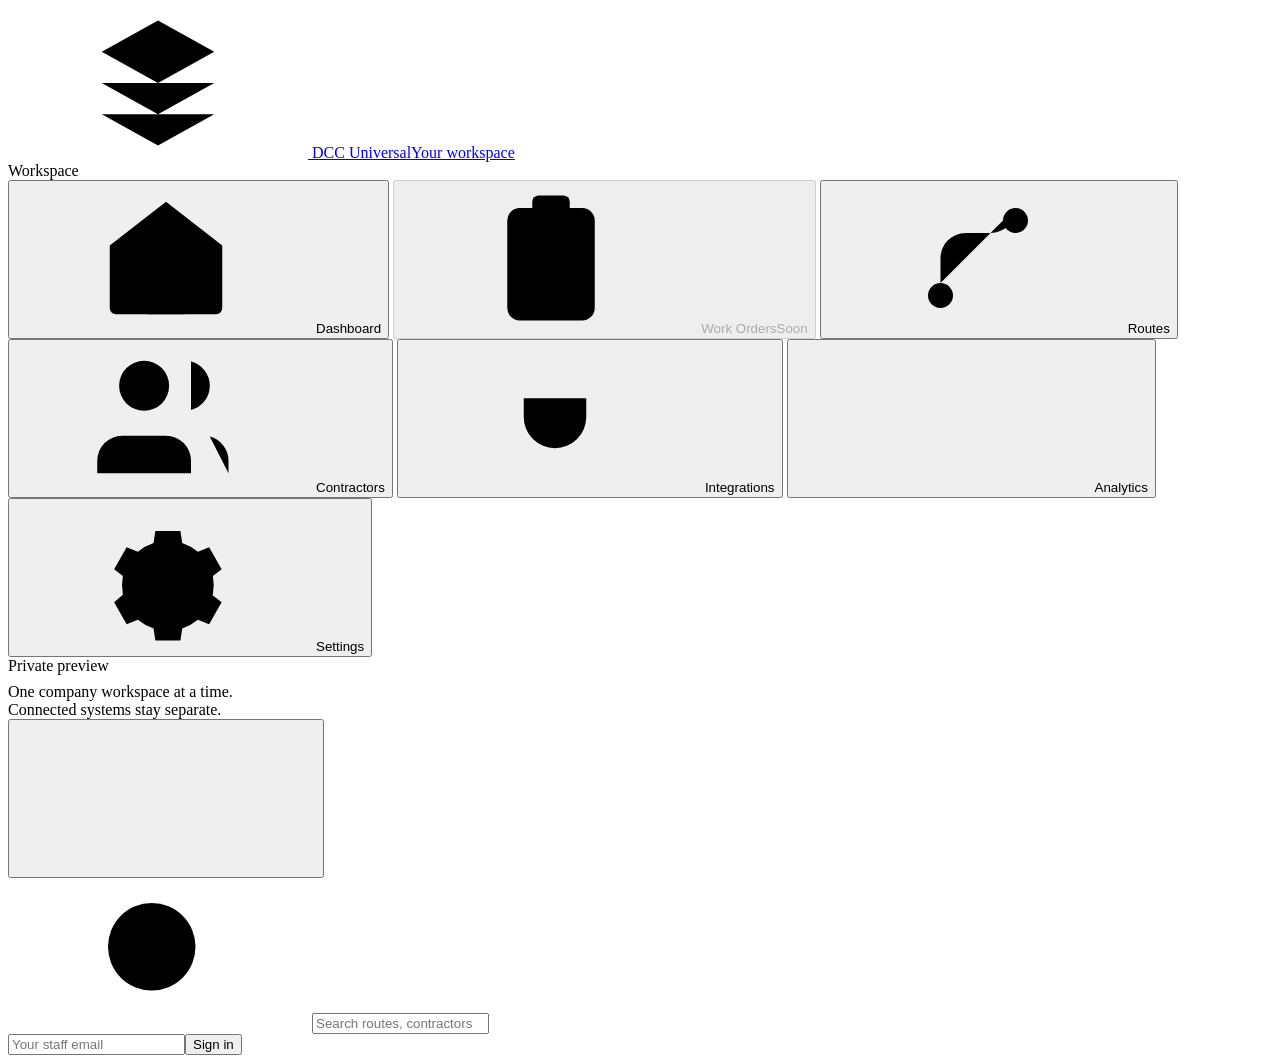
==== universal/index.html @ 85c3b3ba "ux(universal): default bulk live quote run to three routes for quota-safe testing" ====
<!doctype html>
<html lang="en"><head><meta charset="utf-8">
<meta name="viewport" content="width=device-width,initial-scale=1">
<meta name="color-scheme" content="light">
<meta name="theme-color" content="#132643">
<title>DCC Universal · Your Operations Workspace</title>
<link rel="stylesheet" href="/assets/workspace.css">
<link rel="stylesheet" href="/assets/bulk.css"></head>
<body>

<svg aria-hidden="true" class="icon-library" xmlns="http://www.w3.org/2000/svg" width="0" height="0" style="position:absolute;width:0;height:0;overflow:hidden">
<symbol id="i-layers" viewBox="0 0 24 24"><path d="m12 2-9 5 9 5 9-5-9-5Z"/><path d="m3 12 9 5 9-5M3 17l9 5 9-5"/></symbol>
<symbol id="i-home" viewBox="0 0 24 24"><path d="m3 10 9-7 9 7v10a1 1 0 0 1-1 1H4a1 1 0 0 1-1-1V10Z"/><path d="M9 21v-8h6v8"/></symbol>
<symbol id="i-route" viewBox="0 0 24 24"><circle cx="6" cy="18" r="2"/><circle cx="18" cy="6" r="2"/><path d="M6 16v-4a4 4 0 0 1 4-4h4a4 4 0 0 0 4-4M6 20h12"/></symbol>
<symbol id="i-pin" viewBox="0 0 24 24"><path d="M20 10c0 5-8 12-8 12S4 15 4 10a8 8 0 1 1 16 0Z"/><circle cx="12" cy="10" r="2.5"/></symbol>
<symbol id="i-users" viewBox="0 0 24 24"><path d="M16 21v-2a4 4 0 0 0-4-4H5a4 4 0 0 0-4 4v2"/><circle cx="8.5" cy="7" r="4"/><path d="M22 21v-2a4 4 0 0 0-3-3.87M16 3.13a4 4 0 0 1 0 7.75"/></symbol>
<symbol id="i-plug" viewBox="0 0 24 24"><path d="m8 3 1 5m7-5-1 5M7 9h10v3a5 5 0 0 1-10 0V9ZM12 17v5"/></symbol>
<symbol id="i-chart" viewBox="0 0 24 24"><path d="M3 20V12M9 20V7M15 20V11M21 20V3"/></symbol>
<symbol id="i-settings" viewBox="0 0 24 24"><circle cx="12" cy="12" r="3"/><path d="m19.4 15 .1.1 1.4 1.1-2 3.5-1.8-.7a8 8 0 0 1-2.5 1.4l-.3 1.9h-4l-.3-1.9a8 8 0 0 1-2.5-1.4l-1.8.7-2-3.5 1.4-1.2a8 8 0 0 1 0-3l-1.4-1.1 2-3.5 1.8.7a8 8 0 0 1 2.5-1.4l.3-1.9h4l.3 1.9a8 8 0 0 1 2.5 1.4l1.8-.7 2 3.5-1.4 1.1a8 8 0 0 1 0 3Z"/></symbol>
<symbol id="i-clipboard" viewBox="0 0 24 24"><rect x="5" y="4" width="14" height="18" rx="2"/><rect x="9" y="2" width="6" height="4" rx="1"/><path d="M9 12h6M9 16h6"/></symbol>
<symbol id="i-building" viewBox="0 0 24 24"><path d="M3 21V7l9-4 9 4v14M9 21v-6h6v6M6 9h1M12 9h1M17 9h1"/></symbol>
<symbol id="i-search" viewBox="0 0 24 24"><circle cx="11" cy="11" r="7"/><path d="m20 20-4-4"/></symbol>
<symbol id="i-plus" viewBox="0 0 24 24"><path d="M12 5v14M5 12h14"/></symbol>
<symbol id="i-refresh" viewBox="0 0 24 24"><path d="M20 7v5h-5M4 17v-5h5"/><path d="M5.4 9A8 8 0 0 1 19 7l1 5M4 12l1 5a8 8 0 0 0 13.7-2"/></symbol>
<symbol id="i-menu" viewBox="0 0 24 24"><path d="M4 6h16M4 12h16M4 18h16"/></symbol>
<symbol id="i-map" viewBox="0 0 24 24"><path d="m3 6 6-3 6 3 6-3v15l-6 3-6-3-6 3V6Z"/><path d="M9 3v15M15 6v15"/></symbol>
<symbol id="i-calendar" viewBox="0 0 24 24"><rect x="3" y="5" width="18" height="16" rx="2"/><path d="M7 3v4M17 3v4M3 10h18"/></symbol>
<symbol id="i-play" viewBox="0 0 24 24"><path d="m8 5 11 7-11 7V5Z"/></symbol>
<symbol id="i-user-check" viewBox="0 0 24 24"><circle cx="9" cy="8" r="4"/><path d="M2 21v-2a7 7 0 0 1 13-3M16 19l2 2 4-5"/></symbol>
<symbol id="i-check" viewBox="0 0 24 24"><path d="m4 12 5 5L20 6"/></symbol>
<symbol id="i-link" viewBox="0 0 24 24"><path d="M10 13a5 5 0 0 0 7.1 0l2.1-2.1a5 5 0 0 0-7.1-7.1L10.9 5M14 11a5 5 0 0 0-7.1 0l-2.1 2.1a5 5 0 0 0 7.1 7.1l1.2-1.2"/></symbol>
</svg>
<div class="app-shell">
  <aside class="sidebar" id="sidebar" aria-label="Main navigation">
    <a class="brand" href="/" aria-label="DCC Universal home">
      <span class="brand-mark"><svg class="icon" aria-hidden="true"><use href="#i-layers"></use></svg></span>
      <span><span class="brand-title">DCC Universal</span><span class="brand-subtitle">Your workspace</span></span>
    </a>
    <div class="nav-caption">Workspace</div>
    <nav class="side-nav" aria-label="Workspace sections">
      <button class="nav-item active" data-view="dashboard" type="button"><svg class="icon" aria-hidden="true"><use href="#i-home"></use></svg><span>Dashboard</span></button>
      <button class="nav-item" data-view="workorders" type="button" disabled title="Work order import is planned, not yet available"><svg class="icon" aria-hidden="true"><use href="#i-clipboard"></use></svg><span>Work Orders</span><span class="coming">Soon</span></button>
      <button class="nav-item" data-view="routes" type="button"><svg class="icon" aria-hidden="true"><use href="#i-route"></use></svg><span>Routes</span></button>
      <button class="nav-item" data-view="contractors" id="contractors" type="button"><svg class="icon" aria-hidden="true"><use href="#i-users"></use></svg><span>Contractors</span></button>
      <button class="nav-item" data-view="integrations" id="integrations" type="button"><svg class="icon" aria-hidden="true"><use href="#i-plug"></use></svg><span>Integrations</span></button>
      <button class="nav-item" data-view="analytics" type="button"><svg class="icon" aria-hidden="true"><use href="#i-chart"></use></svg><span>Analytics</span></button>
      <button class="nav-item" data-view="settings" type="button"><svg class="icon" aria-hidden="true"><use href="#i-settings"></use></svg><span>Settings</span></button>
    </nav>
    <div class="sidebar-footer">
      <div class="private-pill">Private preview</div>
      <div style="margin-top:8px">One company workspace at a time.<br>Connected systems stay separate.</div>
    </div>
  </aside>
  <div id="mobileScrim" class="mobile-scrim" hidden></div>
  <div class="workspace">
    <header class="topbar">
      <div class="topbar-left">
        <button type="button" class="mobile-menu" id="mobileMenu" aria-label="Open navigation"><svg class="icon" aria-hidden="true"><use href="#i-menu"></use></svg></button>
        <div class="workspace-switcher" id="loggedIn" hidden>
          <svg class="icon" aria-hidden="true"><use href="#i-building"></use></svg>
          <select id="company" aria-label="Current company workspace"></select>
        </div>
      </div>
      <div class="global-search" id="searchWrap"><svg class="icon" aria-hidden="true"><use href="#i-search"></use></svg>
        <input id="search" type="search" autocomplete="off" aria-label="Search routes" placeholder="Search routes, contractors, IDs…"></div>
      <div id="signin"><input id="email" type="email" autocomplete="email" placeholder="Your staff email" aria-label="Staff email"><button id="requestLink" type="button" class="primary">Sign in</button><small id="authMessage"></small></div>
      <div class="topbar-right">
        <div class="profile" id="profileWrap" hidden>
          <span id="avatar" class="avatar">DC</span>
          <div><div id="identity" class="profile-name"></div><div id="roleText" class="profile-role"></div></div>
          <button id="signOut" type="button" aria-label="Sign out">Sign out</button>
        </div>
      </div>
    </header>
    <main id="main" hidden>
      <div class="hero" id="pageHero">
        <div class="hero-copy">
          <div class="eyebrow">Operations workspace</div>
          <h1 id="pageTitle">Dispatch Command Center</h1>
          <p id="pageSubtitle">Plan, assign, and manage your operations from one workspace.</p>
        </div>
        <div class="hero-actions">
          <button class="secondary button-icon" id="refresh" type="button"><svg class="icon" aria-hidden="true"><use href="#i-refresh"></use></svg>Refresh</button>
          <button class="primary button-icon" id="create" type="button"><svg class="icon" aria-hidden="true"><use href="#i-plus"></use></svg>Create route</button>
        </div>
      </div>
      <div id="metrics" aria-label="Route summary"></div>
<section class="panel" id="builder" hidden>
<h2>Plan a complete round-trip route</h2>
<p class="help">Enter the contractor's real starting location and the work to dispatch. Tasks at one address are grouped into a single stop. A routing provider is required for real road mileage; no straight-line estimates will be presented as road miles.</p>
<div class="formgrid">
<label>Route title <input id="pTitle" placeholder="Southwest Chicago removals"></label>
<label>Contractor name <input id="pContractor" placeholder="Contractor name"></label>
<label>Home latitude <input id="pHomeLat" type="number" step="any" placeholder="41.8000"></label>
<label>Home longitude <input id="pHomeLon" type="number" step="any" placeholder="-87.7000"></label>
<label>Base fee ($) <input id="pBase" type="number" min="0" step=".01" value="0"></label>
<label>Per physical stop ($) <input id="pPerStop" type="number" min="0" step=".01" value="0"></label>
<label>Per road mile ($) <input id="pPerMile" type="number" min="0" step=".01" value="0"></label>
<label>Per driving hour ($) <input id="pPerHour" type="number" min="0" step=".01" value="0"></label>
<label>Minimum quote ($) <input id="pMin" type="number" min="0" step=".01" value="0"></label>
</div>
<p><strong>Tasks (one per line)</strong></p>
<p class="help">Task ID | Venue | Full address | Latitude | Longitude | Task type</p>
<textarea id="pTasks" spellcheck="false" placeholder="WO-100-1 | Sample Market | 100 Main St, Chicago, IL 60601 | 41.878 | -87.630 | Install&#10;WO-100-2 | Sample Market | 100 Main St, Chicago, IL 60601 | 41.878 | -87.630 | Removal"></textarea>
<div class="actions"><button id="matchContractors">Find nearby contractors</button><button id="previewPlan">Calculate round trip &amp; quote</button><button id="savePlan">Create &amp; reserve route</button><button id="closeBuilder">Close</button></div>
<div id="contractorMatches" hidden></div><pre id="quoteResults" hidden></pre>
</section>

<section class="panel" id="rosterPanel" hidden>
<h2>Independent contractor roster</h2>
<p class="help">Staff-only directory. Contractors do not receive accounts or access this application. Geographic distances are only for shortlisting, never compensation.</p>
<div class="formgrid">
<label>Contractor ID <input id="rId" placeholder="CONTRACTOR-001"></label>
<label>Name <input id="rName" placeholder="Full name"></label>
<label>Email (optional) <input id="rEmail" type="email" placeholder="contractor@example.com"></label>
<label>Home latitude <input id="rLat" type="number" step="any" placeholder="41.88"></label>
<label>Home longitude <input id="rLon" type="number" step="any" placeholder="-87.63"></label>
<label>Service radius (aerial miles) <input id="rRadius" type="number" step=".1" min="0" value="100"></label>
<label>Status <select id="rStatus"><option value="active">Active</option><option value="in_training">In training</option><option value="inactive">Inactive</option></select></label>
</div>
<div class="actions"><button id="saveContractor">Save contractor</button><button id="resetContractor">Clear form</button><button id="closeRoster">Close roster</button></div>
<div class="workspace-tools">
<h3>Demo workforce — all 50 states</h3>
<p class="help">100 simulated contractors, two per state, with fictional non-deliverable addresses. Approximate city coordinates are for private route testing only. No emails or offers are sent.</p>
<div class="actions"><button id="seedDemo">Load 100 demo contractors</button><button id="clearDemo">Remove demo contractors only</button></div>
</div>
<div class="workspace-tools">
<h3>Connect a company's contractor base</h3>
<p class="help">Import an authorized CSV now, or pull from a configured company API. Data is isolated to the selected company. Re-importing uses source + original contractor ID to update existing records, not duplicate them.</p>
<div class="formgrid">
<label>Source identifier <input id="importSource" value="company-roster" placeholder="e.g. your-crm"></label>
<label>Contractor CSV file <input id="importFile" type="file" accept=".csv,text/csv"></label>
</div>
<p class="work-hint">CSV columns: external_id, name, latitude, longitude; optional: email, status, home_address, service_radius_miles. Headers such as ID, Full Name, Lat and Lon are recognized. Locations without coordinates are held out until geocoded.</p>
<div class="actions"><button id="previewImport">Preview changes</button><button id="applyImport" disabled>Apply imported records</button></div>
<div id="importResult" class="help" role="status"></div>
<h3>Company API sources</h3>
<p class="work-hint">Secure read-only HTTPS JSON connectors can be configured per company on the server. API credentials are never entered into this browser or stored in GitHub.</p>
<div id="apiSources"></div><button id="refreshSources">Refresh connections</button>
</div>
<div class="roster-controls"><input id="rosterSearch" placeholder="Filter roster by name, ID, source, city or state"><span class="muted" id="rosterSummary"></span></div>
<div id="rosterList" class="routes"></div>
</section>

<section class="panel" id="integrationsPanel" hidden>
<div class="line"><div><h2>Integrations</h2><p class="help">Connect authorized company systems to this company's workspace only. Other companies cannot view its connections or contractors.</p></div><button id="closeIntegrations">Close</button></div>
<div class="workspace-tools">
<h3>Available connection types</h3>
<div class="actions"><button id="integrationCSV">CSV / Excel export (import contractors)</button><button class="active" disabled>Custom REST JSON API</button></div>
<p class="help">Support for named vendor integrations and OAuth approval screens will be added individually. These are not currently connected.</p>
</div>
<div class="columns">
<section class="workspace-tools">
<h3>Saved connections</h3><p class="help">Select a connection to test, preview, sync or change its settings. Credentials are never shown after saving.</p>
<div id="integrationList" class="routes"></div>
<p id="integrationReadiness" class="help"></p>
</section>
<section class="workspace-tools">
<h3>Configure a company data source</h3>
<div class="integration-form formgrid">
<label>Connection name<input id="integrationName" placeholder="Company workforce database"></label>
<label>Unique source ID<input id="integrationSource" placeholder="workforce-db"></label>
<label>HTTPS contractor API URL<input id="integrationURL" placeholder="https://api.example.com/v1/contractors"></label>
<label>Read-only Bearer API token<input id="integrationSecret" type="password" autocomplete="off" placeholder="Enter for new connection; leave blank to keep existing"></label>
<label>JSON records path<input id="integrationPath" value="contractors" placeholder="data.contractors"></label>
</div>
<h4 class="integration-subhead">Map that company's fields</h4>
<p class="help">Use the API's own JSON property names (dot notation works, e.g. profile.fullName). Required fields are marked *.</p>
<div class="integration-form formgrid">
<label>Contractor ID *<input id="mapExternalID" value="id" placeholder="worker.id"></label>
<label>Contractor name *<input id="mapName" value="name" placeholder="fullName"></label>
<label>Latitude *<input id="mapLat" value="latitude" placeholder="location.lat"></label>
<label>Longitude *<input id="mapLon" value="longitude" placeholder="location.lon"></label>
<label>Email<input id="mapEmail" value="email" placeholder="contact.email"></label>
<label>Status<input id="mapStatus" value="status" placeholder="availability"></label>
<label>Home address<input id="mapAddress" value="home_address" placeholder="address.full"></label>
<label>Service radius (miles)<input id="mapRadius" value="service_radius_miles" placeholder="coverage.radius"></label>
</div>
<h4 class="integration-subhead">Convert company-specific statuses</h4>
<p class="help">Example: {"approved":"active","pending":"in_training","disabled":"inactive"}. Unknown status values will block the sync rather than silently changing assignments.</p>
<textarea id="integrationStatusMap" rows="3" spellcheck="false" placeholder='{"approved":"active","pending":"in_training","disabled":"inactive"}'>{}</textarea>
<div class="actions integration-actions">
<button id="integrationSave">Save connection</button>
<button id="integrationNew">Clear form</button>
</div>
</section>
</div>
<div class="workspace-tools">
<h3>Test and synchronize</h3>
<p class="help">Testing and previews never alter the contractor roster. Sync updates matching source IDs and does not delete missing records.</p>
<div class="actions">
<button id="integrationTest">Test connection</button>
<button id="integrationPreview">Preview roster changes</button>
<button id="integrationSync">Approve &amp; sync now</button>
<button id="integrationDisconnect">Disconnect</button>
</div>
<div id="integrationMessage" class="help" role="status"></div>
<div id="integrationHistory" class="help"></div>
</div>
</section>

      <section class="panel section-view" id="bulkPanel" hidden>
<div class="line bulk-heading">
  <div><div class="eyebrow">High-volume dispatch</div>
    <h2>Turn a batch of jobs into ready-to-offer routes</h2>
    <p class="help">Import work, match nearby contractors and preview every route before spending routing credits or creating assignments.</p>
  </div>
  <button id="bulkBack" type="button" class="quiet">Back to routes</button>
</div>
<div class="bulk-steps">
  <div class="workspace-tools bulk-step">
    <span class="step-number">1</span><h3>Add work</h3>
    <p class="help">Upload a company's authorized CSV, or test the full workflow using fictional locations across all 50 states.</p>
    <label for="bulkFile" class="file-label">Work order / task CSV</label>
    <input id="bulkFile" type="file" accept=".csv,text/csv">
    <p class="subtle-note">Columns: task_id, venue, address, latitude, longitude, task_type. No real customer data should be uploaded to this personal preview without authorization.</p>
    <button id="bulkDemo" type="button" class="secondary">Try 300 fictional jobs + 100 demo contractors</button>
    <div id="bulkInputCount" class="bulk-step-note" role="status">No tasks loaded yet.</div>
  </div>
  <div class="workspace-tools bulk-step">
    <span class="step-number">2</span><h3>Match &amp; group</h3>
    <p class="help">The preview uses aerial proximity only. It does not calculate road mileage or pay and does not contact contractors.</p>
    <label>Maximum physical stops per route
      <input id="bulkMaxStops" type="number" min="1" max="30" step="1" value="2">
    </label>
    <label class="bulk-checkbox"><input id="bulkIncludeTraining" type="checkbox" checked> Include contractors in training</label>
    <button id="bulkPreview" type="button" class="primary">Preview grouped routes</button>
    <div id="bulkPreviewStatus" class="bulk-step-note" role="status"></div>
  </div>
</div>
<div class="workspace-tools bulk-results" id="bulkResults" hidden>
  <div class="line bulk-results-header">
    <div><div class="eyebrow">Review the plan</div>
      <h3 id="bulkResultsTitle">Route preview</h3>
      <p class="help" id="bulkResultsNotice">Preflight only. Nothing has been saved or dispatched.</p>
    </div>
    <button id="bulkRepreview" type="button" class="secondary">Refresh preview</button>
  </div>
  <div class="bulk-summary" id="bulkSummary"></div>
  <div class="bulk-route-list" id="bulkRouteList"></div>
  <button id="bulkShowAll" type="button" class="quiet" hidden>Show all routes</button>
  <details class="disclosure"><summary id="bulkIssuesTitle">Review unmatched or reserved work</summary>
    <div id="bulkIssues" class="bulk-issues"></div>
  </details>
  <details class="disclosure" id="bulkPricingDetails">
    <summary>Price every route using your company's rules</summary>
    <p class="help" style="margin-top:12px">Road distance and driving time are verified through the configured routing provider when each route is created. These are demonstration defaults; confirm pricing before dispatching anything real.</p>
    <div class="formgrid">
      <label>Base fee ($)<input id="bulkBase" type="number" step=".01" min="0" value="0"></label>
      <label>Per physical stop ($)<input id="bulkPerStop" type="number" step=".01" min="0" value="20"></label>
      <label>Per road mile ($)<input id="bulkPerMile" type="number" step=".01" min="0" value="0"></label>
      <label>Per driving hour ($)<input id="bulkPerHour" type="number" step=".01" min="0" value="0"></label>
      <label>Minimum ($)<input id="bulkMinimum" type="number" step=".01" min="0" value="0"></label>
      <label>Routes to calculate in this run<input id="bulkCreateLimit" type="number" step="1" min="1" max="500" value="3"></label>
    </div>
  </details>
  <div class="bulk-launch">
    <div>
      <strong>3. Calculate and create only after review</strong>
      <p class="help" id="bulkProviderStatus">Checking road routing availability…</p>
      <p class="subtle-note">Creates drafts in the Ready stage. Does not email or send contractor offers. Leave this tab open while processing; refresh preview before retrying failed jobs.</p>
    </div>
    <button id="bulkCreate" type="button" class="primary" disabled>Calculate &amp; create routes</button>
    <button id="bulkStop" type="button" class="secondary" hidden>Stop after current route</button>
  </div>
  <div id="bulkProgress" class="bulk-progress" role="status" aria-live="polite"></div>
</div>
</section>
<section class="panel section-view" id="analyticsPanel" hidden>
        <h2>Operations analytics</h2>
        <p class="help">Calculated directly from this company’s current routes. No sample figures are shown.</p>
        <div id="analyticsSummary" class="analytic-grid"></div>
        <p class="page-note"><strong>More reporting is planned.</strong> Once work-order imports and completion tracking are integrated, this area can show assignment times, route acceptance rates, completion trends and payment review.</p>
      </section>
      <section class="panel section-view" id="settingsPanel" hidden>
        <h2>Current workspace</h2>
        <p class="help">Your company-scoped account and service settings.</p>
        <div id="settingsInfo"></div>
        <p class="page-note"><strong>Private preview.</strong> This instance is reached through your local SSH tunnel; HTTPS, commercial account registration, and customer billing are not configured. Do not use it for production customer data.</p>
      </section>
      <section id="routesWorkspace">
        <div class="routes-grid">
          <div class="queue">
            <div class="lifecycle" id="tabs" role="group" aria-label="Route stages"></div>
            <div class="queue-titlebar">
              <h2 id="heading">Routes</h2>
              <div class="bulk-queue-actions"><button id="bulkOpen" class="secondary" type="button">Plan in bulk</button><div class="sort-wrap"><label for="routeSort">Sort</label><select id="routeSort" aria-label="Sort routes">
                <option value="newest">Newest first</option><option value="oldest">Oldest first</option>
              </select></div></div>
            </div>
            <div id="routes" class="routes" aria-live="polite"></div>
            <div class="integrations-banner">
              <div class="banner-graphic"><svg class="icon" aria-hidden="true"><use href="#i-link"></use></svg></div>
              <div class="banner-copy">
                <strong>All your teams and systems, one workspace</strong>
                <p>Connect an authorized contractor roster or API and keep each company’s operation independent.</p>
              </div>
              <button id="openIntegrationBanner" class="banner-link" type="button">Manage integrations</button>
            </div>
          </div>
          <aside class="detail-card" aria-label="Selected route">
            <div id="details"></div>
            <details class="activity-disclosure"><summary>Activity history</summary><div id="events"></div></details>
          </aside>
        </div>
      </section>
      <div id="notice" role="status" aria-live="polite"></div>
    </main>
  </div>
</div>
<script>
const stages=['overview','unassigned','ready','flagged','sent','countered','accepted','declined','finalized','completed','cancelled'];
let routes=[],stage='queue',selected=null;
const el=id=>document.getElementById(id),esc=v=>String(v??'').replace(/[&<>"']/g,c=>({'&':'&amp;','<':'&lt;','>':'&gt;','"':'&quot;',"'":'&#39;'}[c]));
const headers=()=>({'Content-Type':'application/json'});
function notice(s){el('notice').innerHTML='<div class="notice">'+esc(s)+'</div>'}
async function request(path,method='GET',body){const r=await fetch(path,{method,headers:headers(),body:body?JSON.stringify(body):undefined});const d=await r.json();if(!r.ok)throw Error(typeof d.detail==='string'?d.detail:'Request failed');return d}
async function refresh(){try{routes=await request('/api/routes');if(selected&&!routes.some(r=>r.id===selected))selected=null;render();if(selected){await loadHistory();await loadItinerary()}}catch(e){notice(e.message)}}
function render(){if(window.dccUI)window.dccUI.render();}
async function loadHistory(){try{const events=await request('/api/routes/'+selected+'/events');el('events').innerHTML=events.map(e=>'<div class="row"><span>'+esc(e.action)+'</span><small>'+esc(e.at.slice(0,16))+'</small></div>').join('')}catch(e){notice(e.message)}}
async function act(action){const r=routes.find(x=>x.id===selected);if(!r)return;let amount=null;if(action==='counter'){const value=prompt('Counteroffer amount ($):');if(value===null)return;amount=Number(value);if(!Number.isFinite(amount)||amount<=0){notice('Enter a valid positive amount');return}}try{await request('/api/routes/'+r.id+'/transition','POST',{action,amount,expected_version:r.version});notice('Route #'+r.id+': '+action+' recorded');await refresh()}catch(e){notice(e.message)}}
function toggleBuilder(){if(window.dccUI){window.dccUI.setView(window.dccUI.currentView()==='builder'?'dashboard':'builder')}else el('builder').hidden=!el('builder').hidden;el('quoteResults').hidden=true}
function parseTasks(){
const rows=el('pTasks').value.trim().split(/\r?\n/).filter(s=>s.trim());
if(!rows.length)throw Error('Enter one or more tasks');
return rows.map((line,index)=>{const cells=line.split('|').map(x=>x.trim());if(cells.length!==6)throw Error('Task line '+(index+1)+' must contain 6 pipe-separated fields');const [external_task_id,venue,address,lat,lon,task_type]=cells;if(!external_task_id||!venue||!address)throw Error('Task line '+(index+1)+' has missing fields');if(!lat||!lon||!Number.isFinite(Number(lat))||!Number.isFinite(Number(lon)))throw Error('Invalid coordinates at line '+(index+1));return{external_task_id,venue,address,lat:Number(lat),lon:Number(lon),task_type:task_type||'Service'}});
}
function collectDraft(){
const val=id=>el(id).value.trim(),number=id=>{const raw=val(id);if(!raw)throw Error(id+' is required');const n=Number(raw);if(!Number.isFinite(n))throw Error('Invalid number for '+id);return n};
return{title:val('pTitle'),contractor:val('pContractor'),home:{lat:number('pHomeLat'),lon:number('pHomeLon')},tasks:parseTasks(),pricing:{base_fee:number('pBase'),per_stop:number('pPerStop'),per_mile:number('pPerMile'),per_hour:number('pPerHour'),minimum:number('pMin')}};
}
let roster=[],editingContractorVersion=null,pendingImport=null;
async function toggleRoster(){if(window.dccUI){window.dccUI.setView(window.dccUI.currentView()==='contractors'?'dashboard':'contractors')}else{el('rosterPanel').hidden=!el('rosterPanel').hidden;if(!el('rosterPanel').hidden){await loadRoster();await loadSources()}}}
function resetRosterForm(){for(const key of ['rId','rName','rEmail','rLat','rLon'])el(key).value='';el('rRadius').value='100';el('rStatus').value='active';editingContractorVersion=null;el('saveContractor').textContent='Save contractor';el('rId').disabled=false}
function renderRosterList(){
const query=el('rosterSearch').value.trim().toLowerCase();
const shown=roster.filter(r=>[r.external_id,r.name,r.source,r.home_address,r.status].join(' ').toLowerCase().includes(query));
el('rosterSummary').textContent=shown.length+' / '+roster.length+' contractors · '+roster.filter(r=>r.is_demo).length+' demo';
const list=el('rosterList');
list.replaceChildren(...shown.map(r=>{
const b=document.createElement('button');b.className='route';
const demo=r.is_demo?'<span class="source-badge demo-badge">DEMO ONLY</span>':'';
b.innerHTML='<div class="line"><strong>'+esc(r.name)+'</strong><span class="pill">'+esc(r.status)+'</span></div><p class="muted">'+esc(r.external_id)+' · '+esc(r.service_radius_miles)+' mile radius · source: '+esc(r.source)+'</p><p class="help">'+esc(r.home_address||'Address not provided')+' · approx. '+esc(r.home.lat)+', '+esc(r.home.lon)+'</p>'+demo;
b.onclick=()=>{el('rId').value=r.external_id;el('rId').disabled=true;el('rName').value=r.name;el('rEmail').value=r.email||'';el('rLat').value=r.home.lat;el('rLon').value=r.home.lon;el('rRadius').value=r.service_radius_miles;el('rStatus').value=r.status;editingContractorVersion=r.version;el('saveContractor').textContent='Update contractor';};
return b;
}));
}
async function loadRoster(){try{roster=await request('/api/contractors');renderRosterList()}catch(e){notice(e.message)}}
async function saveContractor(){
try{
const val=id=>el(id).value.trim(),lat=val('rLat'),lon=val('rLon'),radius=val('rRadius');
if(!lat||!lon||!radius)throw Error('Home coordinates and service radius required');
const data={external_id:val('rId'),name:val('rName'),email:val('rEmail')||null,status:val('rStatus'),home:{lat:Number(lat),lon:Number(lon)},service_radius_miles:Number(radius)};
const path=editingContractorVersion?'/api/contractors/'+encodeURIComponent(data.external_id):'/api/contractors',method=editingContractorVersion?'PUT':'POST';
if(editingContractorVersion)data.expected_version=editingContractorVersion;
await request(path,method,data);notice('Contractor roster saved.');resetRosterForm();await loadRoster()
}catch(e){notice(e.message)}
}

async function seedDemo(){
if(!confirm('Add 100 synthetic test-only contractors (two per state)? This will not create real people or email anyone.'))return;
try{const r=await request('/api/contractors/demo-seed','POST');notice('Demo roster: '+r.created+' added, '+r.already_present+' already present.');await loadRoster();await loadSources()}catch(e){notice(e.message)}
}
async function clearDemo(){
if(!confirm('Remove ONLY the demo-flagged contractors from this company?'))return;
try{const r=await request('/api/contractors/demo-clear','POST');notice(r.removed+' demo contractors removed.');await loadRoster();await loadSources()}catch(e){notice(e.message)}
}
function parseCsv(csv){
const result=[],row=[];let field='',quoted=false;
const source=csv.replace(/^\uFEFF/,'');
for(let i=0;i<source.length;i++){
const ch=source[i];
if(quoted){
if(ch==='"'&&source[i+1]==='"'){field+='"';i++}else if(ch==='"'){quoted=false}else{field+=ch}
}else if(ch==='"'){if(field)throw Error('Unexpected quote inside CSV field');quoted=true}
else if(ch===','){row.push(field);field=''}
else if(ch==='\n'||ch==='\r'){if(ch==='\r'&&source[i+1]==='\n')i++;row.push(field);field='';if(row.some(s=>s.trim()))result.push([...row]);row.length=0}
else{field+=ch}
}
if(quoted)throw Error('CSV has an unclosed quoted field');
row.push(field);if(row.some(s=>s.trim()))result.push([...row]);
return result;
}
function csvBatch(contents){
const rows=parseCsv(contents);
if(rows.length<2)throw Error('The CSV must have headers and at least one contractor');
if(rows.length>2001)throw Error('Limit of 2,000 records per import; split larger files');
const aliases={
external_id:['external_id','contractor_id','worker_id','id','installer_id'],
name:['name','full_name','display_name','contractor_name'],
email:['email','email_address'],
status:['status','contractor_status','availability'],
home_address:['home_address','address','full_address','street_address'],
latitude:['latitude','lat','home_lat','home_latitude'],
longitude:['longitude','lon','lng','home_lon','home_longitude'],
service_radius_miles:['service_radius_miles','service_radius','radius_miles','radius']
};
const headers=rows[0].map(x=>x.trim().toLowerCase().replace(/[\s-]+/g,'_'));
const idx={};for(const [key,names] of Object.entries(aliases))idx[key]=headers.findIndex(h=>names.includes(h));
for(const key of ['external_id','name','latitude','longitude'])if(idx[key]<0)throw Error('CSV needs a '+key+' column; column mapping for additional systems is planned');
const field=(row,key)=>idx[key]<0?'':(row[idx[key]]||'').trim();
const contractors=rows.slice(1).map((row,n)=>{
const latitude=field(row,'latitude'),longitude=field(row,'longitude');
if(!latitude||!longitude)throw Error('Missing coordinates on CSV row '+(n+2)+'; geocode the address before importing');
const status=field(row,'status').toLowerCase().replace(/[\s-]+/g,'_')||'active';
if(!['active','in_training','inactive'].includes(status))throw Error('Unknown status on CSV row '+(n+2)+': '+status);
const radius=field(row,'service_radius_miles')||'100';
return {external_id:field(row,'external_id'),name:field(row,'name'),email:field(row,'email')||null,
status,home_address:field(row,'home_address')||null,
home:{lat:Number(latitude),lon:Number(longitude)},service_radius_miles:Number(radius)};
});
return{source:el('importSource').value.trim().toLowerCase(),contractors};
}
async function previewImport(){
try{
pendingImport=null;el('applyImport').disabled=true;
const file=el('importFile').files[0];if(!file)throw Error('Choose a contractor CSV first');
if(file.size>2_000_000)throw Error('CSV file must be under 2 MB');
const batch=csvBatch(await file.text());
const p=await request('/api/contractors/import/preview','POST',batch);
pendingImport=batch;el('applyImport').disabled=false;
el('importResult').textContent='Preview for '+p.source+': '+p.total+' records | '+p.create+' new | '+p.update+' updates | '+p.unchanged+' unchanged. No changes saved yet. Records missing from the import will NOT be deleted.';
}catch(e){el('importResult').textContent=e.message;notice(e.message)}
}
async function applyImport(){
if(!pendingImport)return;
if(!confirm('Apply '+pendingImport.contractors.length+' contractor records to the current company? Existing source IDs will update and missing IDs will remain untouched.'))return;
try{const p=await request('/api/contractors/import/apply','POST',pendingImport);
el('importResult').textContent='Imported: '+p.create+' new, '+p.update+' updated, '+p.unchanged+' unchanged.';
pendingImport=null;el('applyImport').disabled=true;await loadRoster();await loadSources();notice('Authorized company roster imported successfully.');
}catch(e){notice(e.message)}
}
async function loadSources(){
const target=el('apiSources');
try{
const data=await request('/api/contractors/sources');
target.replaceChildren();
const remote=data.sources.filter(s=>s.kind==='https_json');
if(!remote.length){const p=document.createElement('p');p.className='help';p.textContent='No live company API connection configured yet. CSV import works now; API setup requires the company platform and a server-side authorization token.';target.append(p);return}
for(const source of remote){
const container=document.createElement('div');container.className='row';
const label=document.createElement('span');label.textContent=source.source+' · '+source.count+' existing source records';
const buttons=document.createElement('span');
const preview=document.createElement('button');preview.textContent='Preview API pull';preview.onclick=async()=>{try{const r=await request('/api/contractors/sources/'+encodeURIComponent(source.source)+'/preview','POST');notice('API preview '+source.source+': '+r.create+' new, '+r.update+' updates, '+r.unchanged+' unchanged. Nothing changed.')}catch(e){notice(e.message)}};
const pull=document.createElement('button');pull.textContent='Pull now';pull.onclick=async()=>{if(!confirm('Pull and synchronize authorized source '+source.source+' now?'))return;try{const r=await request('/api/contractors/sources/'+encodeURIComponent(source.source)+'/pull','POST');notice('Synced '+source.source+': '+r.create+' new, '+r.update+' updated, '+r.unchanged+' unchanged.');await loadRoster();await loadSources()}catch(e){notice(e.message)}};
buttons.append(preview,pull);container.append(label,buttons);target.append(container);
}
}catch(e){target.textContent='Connections unavailable: '+e.message}
}
async function findNearby(){
try{
const tasks=parseTasks(),unique=new Map();
for(const t of tasks){const key=t.address.trim().toLowerCase()+':'+t.lat+':'+t.lon;if(!unique.has(key))unique.set(key,t)}
const points=[...unique.values()],lat=points.reduce((n,p)=>n+p.lat,0)/points.length,lon=points.reduce((n,p)=>n+p.lon,0)/points.length;
const query=new URLSearchParams({lat:String(lat),lon:String(lon),limit:'20',include_training:'true'});
const data=await request('/api/contractors/nearby?'+query),target=el('contractorMatches');
target.replaceChildren();
const heading=document.createElement('p');heading.textContent='Approximate aerial distances to work center — not road miles. Selecting a contractor fills their home location; final pricing uses road routing.';heading.className='help';target.append(heading);
if(!data.candidates.length){const p=document.createElement('p');p.textContent='No active or in-training contractors in their configured radius. Add or update contractors in the roster.';target.append(p)}
for(const c of data.candidates){const b=document.createElement('button');b.textContent=c.name+' · '+c.aerial_miles+' aerial miles · '+c.status;b.onclick=()=>{el('pContractor').value=c.name;el('pHomeLat').value=c.home.lat;el('pHomeLon').value=c.home.lon;target.hidden=true;el('quoteResults').hidden=true;notice('Selected '+c.name+'. Calculate the round-trip quote using real road miles.')};target.append(b)}
target.hidden=false
}catch(e){notice(e.message)}
}
async function submitPlan(save){
try{
const data=collectDraft(),button=el(save?'savePlan':'previewPlan');button.disabled=true;
try{const response=await request(save?'/api/dispatch/routes':'/api/dispatch/quote','POST',data),quote=save?response.plan:response;
const summary='$'+quote.price+' · '+quote.stops+' stops · '+quote.tasks+' tasks · '+quote.road_miles+' road miles · '+quote.driving_hours+' driving hours\n\n'+quote.itinerary.map(s=>s.position+'. '+s.venue+' — '+s.address+' ('+s.tasks.length+' tasks)').join('\n');
el('quoteResults').textContent=summary;el('quoteResults').hidden=false;
if(save){selected=response.route.id;if(window.dccUI)window.dccUI.setView('routes');else el('builder').hidden=true;await refresh();notice('Route planned and '+quote.tasks+' tasks reserved. Generate an offer link when ready.')}
}catch(e){notice(e.message)}
finally{button.disabled=false}
}catch(e){notice(e.message)}
}
async function cancelRoute(route){if(!confirm('Cancel this route and release its task reservations? The itinerary will remain in audit history.'))return;try{await request('/api/dispatch/routes/'+route.id+'/cancel','POST',{expected_version:route.version});notice('Route cancelled; task IDs may now be reassigned.');await refresh()}catch(e){notice(e.message)}}
async function loadItinerary(){if(window.dccUI)return window.dccUI.loadItinerary();}
async function issueOffer(route){try{const o=await request('/api/routes/'+route.id+'/offers','POST');await refresh();const url=location.origin+o.offer_path;notice('Offer link created. It has NOT been emailed or texted automatically.');try{await navigator.clipboard.writeText(url);notice('Offer link copied. It has NOT been sent automatically.')}catch(e){prompt('Copy this link for the contractor:',url)}}catch(e){notice(e.message)}}
async function revokeOffer(route){if(!confirm('Revoke this offer link? The contractor will no longer be able to respond.'))return;try{await request('/api/routes/'+route.id+'/offers/revoke','POST');notice('Offer revoked');await refresh()}catch(e){notice(e.message)}}
async function session(){
try{
  const u=await request('/api/auth/me');
  el('signin').hidden=true;el('loggedIn').hidden=false;el('main').hidden=false;
  el('company').replaceChildren(...u.memberships.map(m=>{
    const o=document.createElement('option');o.value=m.organization;o.textContent=m.organization;return o;
  }));
  el('company').value=u.organization;
  el('identity').textContent=u.email;
  await refresh();
  if(window.dccUI)window.dccUI.sessionReady(u);
  else window.addEventListener('dcc-ui-ready',()=>window.dccUI?.sessionReady(u),{once:true});
}catch(e){
  el('signin').hidden=false;el('loggedIn').hidden=true;el('main').hidden=true;
  const profile=document.getElementById('profileWrap');if(profile)profile.hidden=true;
}
}
async function start(){const url=new URL(location.href),token=url.searchParams.get('login_token');if(token){url.searchParams.delete('login_token');window.history.replaceState({},'',url.pathname+url.search+url.hash);try{await request('/api/auth/redeem','POST',{token});el('authMessage').textContent='Signed in'}catch(e){el('authMessage').textContent=e.message}}await session()}
el('seedDemo').onclick=seedDemo;el('clearDemo').onclick=clearDemo;el('previewImport').onclick=previewImport;el('applyImport').onclick=applyImport;el('refreshSources').onclick=loadSources;el('rosterSearch').oninput=renderRosterList;el('importSource').oninput=()=>{pendingImport=null;el('applyImport').disabled=true};el('importFile').onchange=()=>{pendingImport=null;el('applyImport').disabled=true};

let integrationConnections=[],selectedIntegrationSource=null;
const integrationFields={
external_id:'mapExternalID',name:'mapName',latitude:'mapLat',longitude:'mapLon',
email:'mapEmail',status:'mapStatus',home_address:'mapAddress',service_radius_miles:'mapRadius'
};
function integrationMessage(message){el('integrationMessage').textContent=message}
function clearIntegration(){
selectedIntegrationSource=null;
el('integrationName').value='';el('integrationSource').value='';el('integrationSource').disabled=false;
el('integrationURL').value='';el('integrationSecret').value='';el('integrationPath').value='contractors';
const defaults={external_id:'id',name:'name',latitude:'latitude',longitude:'longitude',
email:'email',status:'status',home_address:'home_address',service_radius_miles:'service_radius_miles'};
for(const [key,id] of Object.entries(integrationFields))el(id).value=defaults[key];
el('integrationStatusMap').value='{}';integrationMessage('Choose a source or configure a new connection.');
el('integrationHistory').textContent='';
renderIntegrations();
}
function integrationPayload(){
const mapping={};
for(const [key,id] of Object.entries(integrationFields)){
const path=el(id).value.trim();if(path)mapping[key]=path;
}
let status_map;
try{status_map=JSON.parse(el('integrationStatusMap').value.trim()||'{}');}
catch(e){throw Error('Status mapping must be a JSON object.')}
if(!status_map||Array.isArray(status_map)||typeof status_map!=='object')throw Error('Status mapping must be a JSON object.');
return {source:el('integrationSource').value.trim().toLowerCase(),
display_name:el('integrationName').value.trim(),
url:el('integrationURL').value.trim(),
provider:'rest_json',api_token:el('integrationSecret').value.trim()||null,
records_path:el('integrationPath').value.trim(),mapping,status_map};
}
function renderIntegrations(){
const list=el('integrationList');list.replaceChildren();
if(!integrationConnections.length){const p=document.createElement('p');p.className='help';p.textContent='No company integrations configured yet.';list.append(p)}
for(const c of integrationConnections){
const button=document.createElement('button');button.className='integration-card'+(selectedIntegrationSource===c.source?' selected':'');
const updated=c.last_synced_at?' · Last sync '+new Date(c.last_synced_at).toLocaleString():' · Never synced';
button.innerHTML='<strong>'+esc(c.display_name)+'</strong><span class="source-badge">'+esc(c.verified?'Verified':'Not tested')+'</span><p class="help">'+esc(c.source)+updated+'</p>';
button.onclick=()=>chooseIntegration(c);list.append(button);
}
}
async function loadIntegrations(){
try{
const data=await request('/api/integrations');
integrationConnections=data.connections||[];
el('integrationReadiness').textContent=data.credential_storage_ready
?'Encrypted credential storage is configured. Connections remain isolated by company.'
:'Connector encryption is not configured on this server. Existing CSV imports still work; ask the server administrator to enable encrypted credential storage.';
renderIntegrations();
}catch(e){integrationMessage('Unable to load integrations: '+e.message)}
}
async function chooseIntegration(c){
selectedIntegrationSource=c.source;
el('integrationName').value=c.display_name;
el('integrationSource').value=c.source;el('integrationSource').disabled=true;
el('integrationURL').value=c.url;el('integrationSecret').value='';
el('integrationPath').value=c.records_path;
for(const [key,id] of Object.entries(integrationFields))el(id).value=(c.mapping||{})[key]||'';
el('integrationStatusMap').value=JSON.stringify(c.status_map||{},null,2);
integrationMessage('Selected '+c.display_name+'. Saving does not sync; use Test and Preview first.');
renderIntegrations();
try{
const history=await request('/api/integrations/'+encodeURIComponent(c.source)+'/history');
el('integrationHistory').textContent=history.slice(0,6).map(h=>h.action+' · '+new Date(h.at).toLocaleString()).join('\n');
}catch(e){el('integrationHistory').textContent=''}
}
async function toggleIntegrations(){if(window.dccUI)window.dccUI.setView(window.dccUI.currentView()==='integrations'?'dashboard':'integrations')}
async function saveIntegration(){
const button=el('integrationSave');button.disabled=true;
try{
const data=integrationPayload();
const isEdit=!!selectedIntegrationSource;
const path=isEdit?'/api/integrations/'+encodeURIComponent(selectedIntegrationSource):'/api/integrations';
const updated=await request(path,isEdit?'PUT':'POST',data);
el('integrationSecret').value='';
await loadIntegrations();
await chooseIntegration(updated);
integrationMessage('Connection saved for this company. Test it before syncing.');
}catch(e){integrationMessage('Cannot save connection: '+e.message)}
finally{button.disabled=false}
}
async function integrationAction(kind){
if(!selectedIntegrationSource){integrationMessage('First save or select a connection.');return}
const suffix={test:'test',preview:'preview',sync:'sync'}[kind];
if(!suffix)return;
if(kind==='sync'&&!confirm('Import verified records into THIS company only? Existing matching IDs will update; missing source IDs will not be deleted.'))return;
const b=el(kind==='test'?'integrationTest':kind==='preview'?'integrationPreview':'integrationSync');
b.disabled=true;
try{
const result=await request('/api/integrations/'+encodeURIComponent(selectedIntegrationSource)+'/'+suffix,'POST');
if(kind==='test')integrationMessage('Read-only test successful: '+result.records_received+' records. Sample: '+result.sample.map(r=>r.name+' ('+r.external_id+')').join(', '));
else integrationMessage((kind==='preview'?'Preview only: ':'Sync complete: ')+result.create+' new, '+result.update+' updated, '+result.unchanged+' unchanged. '+result.notice);
await loadIntegrations();
if(kind==='sync')await loadRoster();
}catch(e){integrationMessage('Connection '+kind+' failed: '+e.message)}
finally{b.disabled=false}
}
async function disconnectIntegration(){
if(!selectedIntegrationSource){integrationMessage('Choose a connection first.');return}
if(!confirm('Disconnect '+selectedIntegrationSource+' and erase its stored API credentials? Previously imported contractors will remain.'))return;
try{
await request('/api/integrations/'+encodeURIComponent(selectedIntegrationSource),'DELETE');
clearIntegration();await loadIntegrations();integrationMessage('Connection removed. Previously imported records were retained.');
}catch(e){integrationMessage('Unable to disconnect: '+e.message)}
}
el('integrations').onclick=toggleIntegrations;
el('closeIntegrations').onclick=toggleIntegrations;
el('integrationNew').onclick=clearIntegration;
el('integrationSave').onclick=saveIntegration;
el('integrationTest').onclick=()=>integrationAction('test');
el('integrationPreview').onclick=()=>integrationAction('preview');
el('integrationSync').onclick=()=>integrationAction('sync');
el('integrationDisconnect').onclick=disconnectIntegration;
el('integrationCSV').onclick=async()=>{
if(window.dccUI)window.dccUI.setView('contractors');else {el('integrationsPanel').hidden=true;el('rosterPanel').hidden=false;await loadRoster();await loadSources();}
};
el('requestLink').onclick=async()=>{try{const email=el('email').value;const r=await request('/api/auth/request-link','POST',{email});el('authMessage').textContent=r.message}catch(e){el('authMessage').textContent=e.message}};
el('signOut').onclick=async()=>{try{await request('/api/auth/logout','POST')}catch(e){}await session()};
el('company').onchange=async()=>{try{await request('/api/auth/switch','POST',{organization:el('company').value});selected=null;await session()}catch(e){notice(e.message)}};
el('refresh').onclick=refresh;el('create').onclick=toggleBuilder;el('contractors').onclick=toggleRoster;el('closeRoster').onclick=toggleRoster;el('saveContractor').onclick=saveContractor;el('resetContractor').onclick=resetRosterForm;el('matchContractors').onclick=findNearby;el('closeBuilder').onclick=toggleBuilder;el('previewPlan').onclick=()=>submitPlan(false);el('savePlan').onclick=()=>submitPlan(true);el('search').oninput=render;start();
</script>
<script src="/assets/workspace.js" defer></script>
<script src="/assets/bulk.js" defer></script>
</body></html>
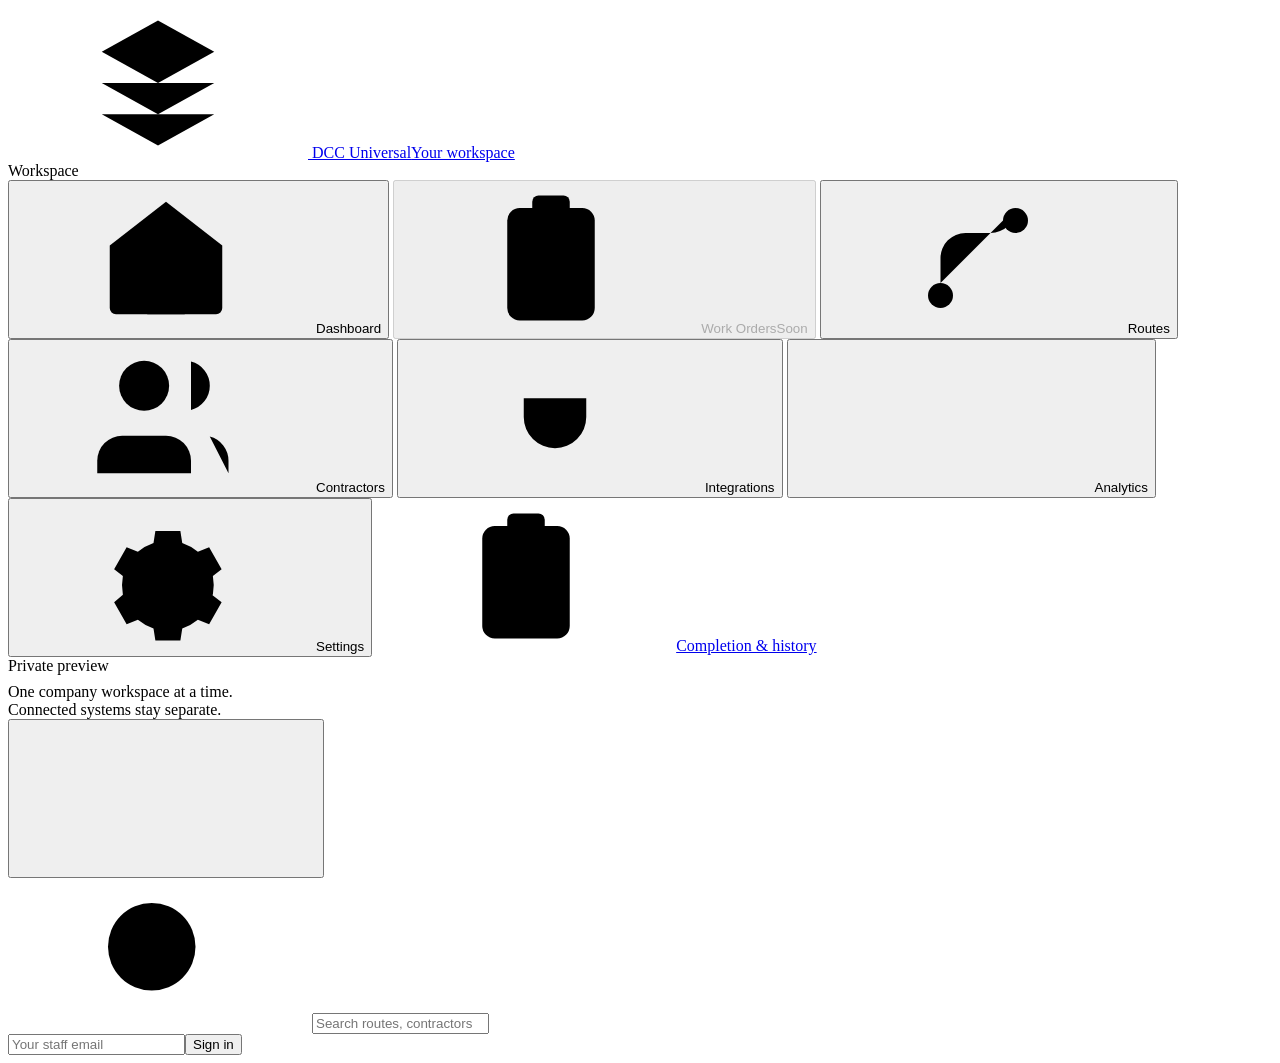
==== commit 23f2122c: "Add company completion history, task evidence, and payment tracking" ====
--- a/universal/index.html
+++ b/universal/index.html
@@ -45,6 +45,7 @@
       <button class="nav-item" data-view="integrations" id="integrations" type="button"><svg class="icon" aria-hidden="true"><use href="#i-plug"></use></svg><span>Integrations</span></button>
       <button class="nav-item" data-view="analytics" type="button"><svg class="icon" aria-hidden="true"><use href="#i-chart"></use></svg><span>Analytics</span></button>
       <button class="nav-item" data-view="settings" type="button"><svg class="icon" aria-hidden="true"><use href="#i-settings"></use></svg><span>Settings</span></button>
+      <a class="nav-item" href="/history"><svg class="icon" aria-hidden="true"><use href="#i-clipboard"></use></svg><span>Completion &amp; history</span></a>
     </nav>
     <div class="sidebar-footer">
       <div class="private-pill">Private preview</div>
@@ -63,7 +64,7 @@
       </div>
       <div class="global-search" id="searchWrap"><svg class="icon" aria-hidden="true"><use href="#i-search"></use></svg>
         <input id="search" type="search" autocomplete="off" aria-label="Search routes" placeholder="Search routes, contractors, IDs…"></div>
-      <div id="signin"><input id="email" type="email" autocomplete="email" placeholder="Your staff email" aria-label="Staff email"><button id="requestLink" type="button" class="primary">Sign in</button><small id="authMessage"></small></div>
+      <div id="signin"><input id="email" type="email" autocomplete="email" placeholder="Your staff email" aria-label="Staff email"><button id="requestLink" type="button" class="primary">Sign in</button><small id="authMessage"></small><!-- CONTRACTOR_DEMO_LINK --></div>
       <div class="topbar-right">
         <div class="profile" id="profileWrap" hidden>
           <span id="avatar" class="avatar">DC</span>
@@ -93,14 +94,26 @@
 <label>Contractor name <input id="pContractor" placeholder="Contractor name"></label>
 <label>Home latitude <input id="pHomeLat" type="number" step="any" placeholder="41.8000"></label>
 <label>Home longitude <input id="pHomeLon" type="number" step="any" placeholder="-87.7000"></label>
-<label>Base fee ($) <input id="pBase" type="number" min="0" step=".01" value="0"></label>
+<label>Daily base fee ($) <input id="pBase" type="number" min="0" step=".01" value="0"></label>
 <label>Per physical stop ($) <input id="pPerStop" type="number" min="0" step=".01" value="0"></label>
 <label>Per road mile ($) <input id="pPerMile" type="number" min="0" step=".01" value="0"></label>
-<label>Per driving hour ($) <input id="pPerHour" type="number" min="0" step=".01" value="0"></label>
-<label>Minimum quote ($) <input id="pMin" type="number" min="0" step=".01" value="0"></label>
-</div>
+<label>Hourly rate ($) <input id="pPerHour" type="number" min="0" step=".01" value="0"></label>
+<label>Hourly rate applies to<select id="pHourlyBasis"><option value="driving">Driving time only</option><option value="total_work">Total daily time (including onsite, breaks and waiting)</option></select></label>
+<label>Daily minimum ($) <input id="pMin" type="number" min="0" step=".01" value="0"></label>
+</div>
+<div class="formgrid">
+<label>Daily target (hours)<input id="pTarget" type="number" min="1" max="10" value="8" step=".5"></label>
+<label>Daily maximum (hours)<input id="pMaximum" type="number" min="1" max="10" value="10" step=".5"></label>
+<label>Break per day (minutes)<input id="pBreak" type="number" min="0" max="120" value="30"></label>
+<label>Default onsite time per task (minutes)<input id="pService" type="number" min="1" max="600" value="30"></label>
+<label>Daily start (local venue time)<input id="pStart" type="time" value="08:00"></label>
+<label>Override total offer ($, optional)<input id="pOfferTotal" type="number" min="0" step=".01" placeholder="Use calculated total"></label>
+<label>Per onsite hour ($)<input id="pServiceRate" type="number" min="0" step=".01" value="0"></label>
+</div>
+<p class="help">Each day starts and returns to the contractor's location. Base fee and minimum apply per day. Driving and onsite rates are separate; avoid paying the same work twice through both stop and hourly rates. Review estimated service times before sending. Venue windows use minutes after midnight (for example 540 = 9 AM); cross-timezone and overnight work require manual review.</p>
+<div class="actions"><button id="loadPlanningDefaults" type="button">Load company defaults</button><button id="savePlanningDefaults" type="button">Save rates &amp; workday as company defaults</button></div><p id="planningSettingsMessage" class="help" role="status"></p>
 <p><strong>Tasks (one per line)</strong></p>
-<p class="help">Task ID | Venue | Full address | Latitude | Longitude | Task type</p>
+<p class="help">Task ID | Venue | Full address | Latitude | Longitude | Task type | Onsite minutes (optional) | Opens minute (optional) | Closes minute (optional)</p>
 <textarea id="pTasks" spellcheck="false" placeholder="WO-100-1 | Sample Market | 100 Main St, Chicago, IL 60601 | 41.878 | -87.630 | Install&#10;WO-100-2 | Sample Market | 100 Main St, Chicago, IL 60601 | 41.878 | -87.630 | Removal"></textarea>
 <div class="actions"><button id="matchContractors">Find nearby contractors</button><button id="previewPlan">Calculate round trip &amp; quote</button><button id="savePlan">Create &amp; reserve route</button><button id="closeBuilder">Close</button></div>
 <div id="contractorMatches" hidden></div><pre id="quoteResults" hidden></pre>
@@ -246,10 +259,10 @@
     <summary>Price every route using your company's rules</summary>
     <p class="help" style="margin-top:12px">Road distance and driving time are verified through the configured routing provider when each route is created. These are demonstration defaults; confirm pricing before dispatching anything real.</p>
     <div class="formgrid">
-      <label>Base fee ($)<input id="bulkBase" type="number" step=".01" min="0" value="0"></label>
+      <label>Daily base fee ($)<input id="bulkBase" type="number" step=".01" min="0" value="0"></label>
       <label>Per physical stop ($)<input id="bulkPerStop" type="number" step=".01" min="0" value="20"></label>
       <label>Per road mile ($)<input id="bulkPerMile" type="number" step=".01" min="0" value="0"></label>
-      <label>Per driving hour ($)<input id="bulkPerHour" type="number" step=".01" min="0" value="0"></label>
+      <label>Hourly rate ($)<input id="bulkPerHour" type="number" step=".01" min="0" value="0"></label>
       <label>Minimum ($)<input id="bulkMinimum" type="number" step=".01" min="0" value="0"></label>
       <label>Routes to calculate in this run<input id="bulkCreateLimit" type="number" step="1" min="1" max="500" value="3"></label>
     </div>
@@ -270,12 +283,28 @@
         <h2>Operations analytics</h2>
         <p class="help">Calculated directly from this company’s current routes. No sample figures are shown.</p>
         <div id="analyticsSummary" class="analytic-grid"></div>
-        <p class="page-note"><strong>More reporting is planned.</strong> Once work-order imports and completion tracking are integrated, this area can show assignment times, route acceptance rates, completion trends and payment review.</p>
+        <p class="page-note"><strong>More reporting is planned.</strong> Use Completion &amp; history for task evidence, accepted documents and payment review. Assignment-time and acceptance-rate analytics are planned.</p>
       </section>
       <section class="panel section-view" id="settingsPanel" hidden>
-        <h2>Current workspace</h2>
+        <h2>Current workspace</h2><p class="help">Company mileage, driving-hour, onsite-hour and daily planning defaults are managed in Create route. Route overrides change only that route; saving defaults requires owner/admin access.</p>
         <p class="help">Your company-scoped account and service settings.</p>
         <div id="settingsInfo"></div>
+        <details class="disclosure" id="offerAppearanceDetails">
+          <summary>Contractor offer appearance &amp; confirmation</summary>
+          <p class="help" style="margin-top:12px">Each company controls the name and acknowledgment contractors see. These settings never apply to other customer workspaces.</p>
+          <div class="formgrid">
+            <label>Company name on route offers
+              <input id="offerCompanyName" maxlength="90" placeholder="Your company name">
+            </label>
+          </div>
+          <div style="margin-top:16px;max-width:720px">
+            <label for="offerAcknowledgment">Acceptance acknowledgment shown to contractors</label>
+            <textarea id="offerAcknowledgment" maxlength="1000" rows="4" placeholder="Contractor acceptance statement"></textarea>
+          </div>
+          <p class="subtle-note">Use only terms approved by your company. This MVP records a typed-name acknowledgment, but legal enforceability and requirements vary by jurisdiction.</p>
+          <button id="saveOfferSettings" class="primary" type="button">Save offer appearance</button>
+          <p id="offerSettingsMessage" class="help" role="status"></p>
+        </details>
         <p class="page-note"><strong>Private preview.</strong> This instance is reached through your local SSH tunnel; HTTPS, commercial account registration, and customer billing are not configured. Do not use it for production customer data.</p>
       </section>
       <section id="routesWorkspace">
@@ -308,6 +337,36 @@
     </main>
   </div>
 </div>
+<dialog id="offerComposer" class="offer-dialog" aria-labelledby="offerComposerTitle">
+  <div class="offer-dialog-header">
+    <div><div class="eyebrow">Contractor invitations</div><h2 id="offerComposerTitle">Prepare an offer</h2>
+    <p class="help">Review the details and create a private, expiring contractor link. No email or message is sent automatically.</p></div>
+    <button id="offerComposeClose" type="button" class="quiet" aria-label="Close offer composer">✕</button>
+  </div>
+  <div id="offerComposerForm">
+    <div class="formgrid" style="grid-template-columns:1fr 1fr">
+      <label>Work order / route reference <input id="offerComposeLabel" maxlength="120" placeholder="Work order reference"></label>
+      <label>Due date (optional) <input id="offerComposeDue" type="date"></label>
+    </div>
+    <div class="actions" style="justify-content:flex-end">
+      <button id="offerComposeCancel" type="button" class="secondary">Cancel</button>
+      <button id="offerComposeConfirm" type="button" class="primary">Create offer link</button>
+    </div>
+  </div>
+  <section id="offerComposeResult" hidden>
+    <p class="page-note"><strong>Private offer link created.</strong> It expires in 48 hours and has <strong>not</strong> been emailed or texted. Send only to the intended contractor.</p>
+    <label for="offerComposeUrl">One-time contractor link</label>
+    <input id="offerComposeUrl" type="text" readonly autocomplete="off">
+    <button id="offerCopyLink" type="button" class="secondary">Copy link</button>
+    <label for="offerComposeSubject" style="display:block;margin-top:17px">Suggested email subject</label>
+    <input id="offerComposeSubject" type="text" readonly>
+    <label for="offerComposeBody" style="display:block;margin-top:14px">Suggested message</label>
+    <textarea id="offerComposeBody" rows="8" readonly></textarea>
+    <div class="actions"><button id="offerCopyMessage" type="button" class="secondary">Copy email subject &amp; message</button>
+      <button id="offerComposeDone" type="button" class="primary">Done</button></div>
+  </section>
+  <p id="offerComposeStatus" class="help" role="status"></p>
+</dialog>
 <script>
 const stages=['overview','unassigned','ready','flagged','sent','countered','accepted','declined','finalized','completed','cancelled'];
 let routes=[],stage='queue',selected=null;
@@ -323,11 +382,11 @@
 function parseTasks(){
 const rows=el('pTasks').value.trim().split(/\r?\n/).filter(s=>s.trim());
 if(!rows.length)throw Error('Enter one or more tasks');
-return rows.map((line,index)=>{const cells=line.split('|').map(x=>x.trim());if(cells.length!==6)throw Error('Task line '+(index+1)+' must contain 6 pipe-separated fields');const [external_task_id,venue,address,lat,lon,task_type]=cells;if(!external_task_id||!venue||!address)throw Error('Task line '+(index+1)+' has missing fields');if(!lat||!lon||!Number.isFinite(Number(lat))||!Number.isFinite(Number(lon)))throw Error('Invalid coordinates at line '+(index+1));return{external_task_id,venue,address,lat:Number(lat),lon:Number(lon),task_type:task_type||'Service'}});
+return rows.map((line,index)=>{const cells=line.split('|').map(x=>x.trim());if(cells.length<6||cells.length>9)throw Error('Task line '+(index+1)+' must contain 6 to 9 pipe-separated fields');const [external_task_id,venue,address,lat,lon,task_type,service_minutes,window_start_minute,window_end_minute]=cells;if(!external_task_id||!venue||!address)throw Error('Task line '+(index+1)+' has missing fields');if(!lat||!lon||!Number.isFinite(Number(lat))||!Number.isFinite(Number(lon)))throw Error('Invalid coordinates at line '+(index+1));return{external_task_id,venue,address,lat:Number(lat),lon:Number(lon),task_type:task_type||'Service',service_minutes:service_minutes?Number(service_minutes):null,window_start_minute:window_start_minute?Number(window_start_minute):null,window_end_minute:window_end_minute?Number(window_end_minute):null}});
 }
 function collectDraft(){
 const val=id=>el(id).value.trim(),number=id=>{const raw=val(id);if(!raw)throw Error(id+' is required');const n=Number(raw);if(!Number.isFinite(n))throw Error('Invalid number for '+id);return n};
-return{title:val('pTitle'),contractor:val('pContractor'),home:{lat:number('pHomeLat'),lon:number('pHomeLon')},tasks:parseTasks(),pricing:{base_fee:number('pBase'),per_stop:number('pPerStop'),per_mile:number('pPerMile'),per_hour:number('pPerHour'),minimum:number('pMin')}};
+return{offer_total:val('pOfferTotal')?number('pOfferTotal'):null,title:val('pTitle'),contractor:val('pContractor'),home:{lat:number('pHomeLat'),lon:number('pHomeLon')},tasks:parseTasks(),pricing:{hourly_basis:val('pHourlyBasis'),base_fee:number('pBase'),per_stop:number('pPerStop'),per_mile:number('pPerMile'),per_hour:number('pPerHour'),minimum:number('pMin'),per_service_hour:number('pServiceRate')},workday:{target_hours:number('pTarget'),max_hours:number('pMaximum'),break_minutes:number('pBreak'),default_service_minutes:number('pService'),start_minute:val('pStart').split(':').reduce((h,m)=>Number(h)*60+Number(m))}};
 }
 let roster=[],editingContractorVersion=null,pendingImport=null;
 async function toggleRoster(){if(window.dccUI){window.dccUI.setView(window.dccUI.currentView()==='contractors'?'dashboard':'contractors')}else{el('rosterPanel').hidden=!el('rosterPanel').hidden;if(!el('rosterPanel').hidden){await loadRoster();await loadSources()}}}
@@ -465,7 +524,7 @@
 try{
 const data=collectDraft(),button=el(save?'savePlan':'previewPlan');button.disabled=true;
 try{const response=await request(save?'/api/dispatch/routes':'/api/dispatch/quote','POST',data),quote=save?response.plan:response;
-const summary='$'+quote.price+' · '+quote.stops+' stops · '+quote.tasks+' tasks · '+quote.road_miles+' road miles · '+quote.driving_hours+' driving hours\n\n'+quote.itinerary.map(s=>s.position+'. '+s.venue+' — '+s.address+' ('+s.tasks.length+' tasks)').join('\n');
+const summary='$'+quote.price+' · '+quote.stops+' stops · '+quote.tasks+' tasks · '+quote.road_miles+' road miles · '+quote.driving_hours+' driving hours · '+quote.day_count+' days · '+quote.total_hours+' total hours\n'+quote.days.map(d=>'Day '+d.day+': '+d.stops+' stops · '+d.total_hours+' hours · '+d.road_miles+' round-trip miles · $'+d.price).join('\n')+'\n'+quote.warnings.join('\n')+'\n\n'+quote.itinerary.map(s=>'Day '+s.day+' / '+s.day_position+'. '+s.venue+' — '+s.address+' ('+s.tasks.length+' tasks)').join('\n');
 el('quoteResults').textContent=summary;el('quoteResults').hidden=false;
 if(save){selected=response.route.id;if(window.dccUI)window.dccUI.setView('routes');else el('builder').hidden=true;await refresh();notice('Route planned and '+quote.tasks+' tasks reserved. Generate an offer link when ready.')}
 }catch(e){notice(e.message)}
@@ -474,7 +533,43 @@
 }
 async function cancelRoute(route){if(!confirm('Cancel this route and release its task reservations? The itinerary will remain in audit history.'))return;try{await request('/api/dispatch/routes/'+route.id+'/cancel','POST',{expected_version:route.version});notice('Route cancelled; task IDs may now be reassigned.');await refresh()}catch(e){notice(e.message)}}
 async function loadItinerary(){if(window.dccUI)return window.dccUI.loadItinerary();}
-async function issueOffer(route){try{const o=await request('/api/routes/'+route.id+'/offers','POST');await refresh();const url=location.origin+o.offer_path;notice('Offer link created. It has NOT been emailed or texted automatically.');try{await navigator.clipboard.writeText(url);notice('Offer link copied. It has NOT been sent automatically.')}catch(e){prompt('Copy this link for the contractor:',url)}}catch(e){notice(e.message)}}
+let offerCurrentRoute=null;
+function issueOffer(route){
+  if(!route)return;
+  offerCurrentRoute=route;
+  el('offerComposeLabel').value=route.title||'';
+  el('offerComposeDue').value='';
+  el('offerComposerForm').hidden=false;
+  el('offerComposeResult').hidden=true;
+  el('offerComposeStatus').textContent='';
+  el('offerComposer').showModal();
+}
+async function confirmOfferCreation(){
+  if(!offerCurrentRoute)return;
+  const label=el('offerComposeLabel').value.trim();
+  const due=el('offerComposeDue').value||null;
+  const button=el('offerComposeConfirm');button.disabled=true;
+  try{
+    el('offerComposeStatus').textContent='Creating a private one-time link…';
+    const o=await request('/api/routes/'+offerCurrentRoute.id+'/offers','POST',{
+      due_date:due,work_order_label:label||null
+    });
+    const url=location.origin+o.offer_path;
+    el('offerComposeUrl').value=url;
+    el('offerComposeSubject').value=o.email_preview?.subject||('Route request | '+offerCurrentRoute.title);
+    el('offerComposeBody').value=o.email_preview?.body||'';
+    el('offerComposerForm').hidden=true;
+    el('offerComposeResult').hidden=false;
+    el('offerComposeStatus').textContent='Created. This link only works through the private preview right now; do not send it to external contractors until the public HTTPS website is configured.';
+    await refresh();
+  }catch(e){el('offerComposeStatus').textContent=e.message}
+  finally{button.disabled=false}
+}
+async function copyOfferField(value){
+  try{await navigator.clipboard.writeText(value);el('offerComposeStatus').textContent='Copied. No email has been sent.';}
+  catch(e){prompt('Copy this text:',value)}
+}
+function closeOfferComposer(){el('offerComposer').close();offerCurrentRoute=null;}
 async function revokeOffer(route){if(!confirm('Revoke this offer link? The contractor will no longer be able to respond.'))return;try{await request('/api/routes/'+route.id+'/offers/revoke','POST');notice('Offer revoked');await refresh()}catch(e){notice(e.message)}}
 async function session(){
 try{
@@ -614,10 +709,19 @@
 if(window.dccUI)window.dccUI.setView('contractors');else {el('integrationsPanel').hidden=true;el('rosterPanel').hidden=false;await loadRoster();await loadSources();}
 };
 el('requestLink').onclick=async()=>{try{const email=el('email').value;const r=await request('/api/auth/request-link','POST',{email});el('authMessage').textContent=r.message}catch(e){el('authMessage').textContent=e.message}};
-el('signOut').onclick=async()=>{try{await request('/api/auth/logout','POST')}catch(e){}await session()};
-el('company').onchange=async()=>{try{await request('/api/auth/switch','POST',{organization:el('company').value});selected=null;await session()}catch(e){notice(e.message)}};
-el('refresh').onclick=refresh;el('create').onclick=toggleBuilder;el('contractors').onclick=toggleRoster;el('closeRoster').onclick=toggleRoster;el('saveContractor').onclick=saveContractor;el('resetContractor').onclick=resetRosterForm;el('matchContractors').onclick=findNearby;el('closeBuilder').onclick=toggleBuilder;el('previewPlan').onclick=()=>submitPlan(false);el('savePlan').onclick=()=>submitPlan(true);el('search').oninput=render;start();
+el('signOut').onclick=async()=>{try{await request('/api/auth/logout','POST')}catch(e){}window.dccPlanningDefaults=null;await session()};
+el('company').onchange=async()=>{try{await request('/api/auth/switch','POST',{organization:el('company').value});selected=null;window.dccPlanningDefaults=null;for(const id of ['pOfferTotal','pTasks','pContractor','pHomeLat','pHomeLon'])el(id).value='';await session()}catch(e){notice(e.message)}};
+el('refresh').onclick=refresh;el('create').onclick=toggleBuilder;el('contractors').onclick=toggleRoster;el('closeRoster').onclick=toggleRoster;el('saveContractor').onclick=saveContractor;el('resetContractor').onclick=resetRosterForm;el('matchContractors').onclick=findNearby;el('closeBuilder').onclick=toggleBuilder;el('previewPlan').onclick=()=>submitPlan(false);el('savePlan').onclick=()=>submitPlan(true);el('search').oninput=render;
+el('offerComposeClose').onclick=closeOfferComposer;
+el('offerComposeCancel').onclick=closeOfferComposer;
+el('offerComposeDone').onclick=closeOfferComposer;
+el('offerComposeConfirm').onclick=confirmOfferCreation;
+el('offerCopyLink').onclick=()=>copyOfferField(el('offerComposeUrl').value);
+el('offerCopyMessage').onclick=()=>copyOfferField(el('offerComposeSubject').value+'\n\n'+el('offerComposeBody').value);
+start();
 </script>
+
 <script src="/assets/workspace.js" defer></script>
 <script src="/assets/bulk.js" defer></script>
+<script src="/assets/planning-settings.js"></script>
 </body></html>
